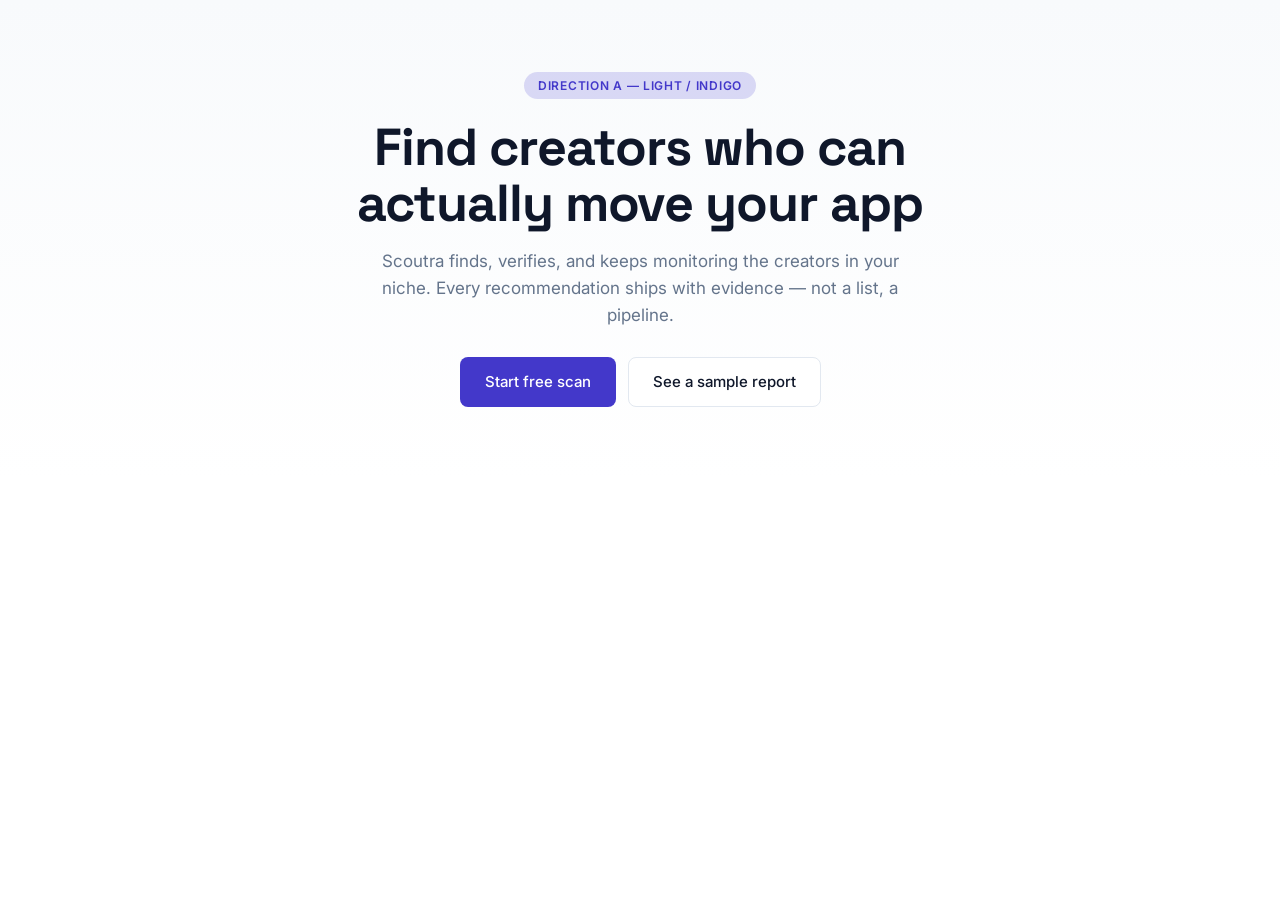
==== design/components/patterns/HeroDirectionA/index.html @ 400d810a "design system：11 張預覽卡＋README（Hero A/B 二選一待拍板） Co-Authored-By: Claude Opus 5 <noreply@anthropic.com> " ====
<!-- @dsCard group="Patterns — Hero 二選一" -->
<!doctype html><html><head><meta charset="utf-8"><link rel="stylesheet" href="../../../styles.css">
<style>body{padding:0}.hero{padding:72px 48px;text-align:center;background:linear-gradient(180deg,var(--surface),var(--background))}
.eyebrow{display:inline-block;font-size:12px;font-weight:600;letter-spacing:.06em;text-transform:uppercase;color:var(--primary);background:var(--ring-soft);border-radius:999px;padding:4px 14px;margin-bottom:20px}
.hero h1{font-family:var(--font-display);font-weight:700;font-size:52px;line-height:1.08;letter-spacing:-.02em;margin:0 0 16px}
.hero p{font-size:17px;color:var(--muted-foreground);max-width:520px;margin:0 auto 28px}
.cta{display:flex;gap:12px;justify-content:center}</style></head><body>
<div class="hero">
<span class="eyebrow">Direction A — Light / Indigo</span>
<h1>Find creators who can<br>actually move your app</h1>
<p>Scoutra finds, verifies, and keeps monitoring the creators in your niche. Every recommendation ships with evidence — not a list, a pipeline.</p>
<div class="cta"><button class="btn btn-primary" style="padding:12px 24px;font-size:15px">Start free scan</button><button class="btn btn-secondary" style="padding:12px 24px;font-size:15px">See a sample report</button></div>
</div>
</body></html>
---- design/styles.css ----
/* Scoutra Design System — single source of truth.
   Direction: restrained enterprise SaaS. White + cold gray, deep indigo primary,
   1px neutral borders, minimal shadows. Radius: 14px cards / 8px controls. */
@import url('https://fonts.googleapis.com/css2?family=Inter:wght@400;500;600&family=Space+Grotesk:wght@500;600;700&display=swap');
@import url('tokens/tokens.css');

* { box-sizing: border-box; }
body {
  margin: 0; padding: 24px;
  font-family: var(--font-body);
  font-size: 14px; line-height: 1.6;
  color: var(--foreground); background: var(--background);
}

/* ---------- Typography ---------- */
.display, h1.ds { font-family: var(--font-display); font-weight: 700; font-size: 44px; line-height: 1.1; letter-spacing: -0.02em; margin: 0; }
h1.ds-h1 { font-family: var(--font-display); font-weight: 600; font-size: 30px; line-height: 1.2; letter-spacing: -0.01em; margin: 0; }
h2.ds-h2 { font-family: var(--font-display); font-weight: 600; font-size: 22px; line-height: 1.3; margin: 0; }
h3.ds-h3 { font-family: var(--font-body); font-weight: 600; font-size: 16px; margin: 0; }
h4.ds-h4 { font-family: var(--font-body); font-weight: 600; font-size: 14px; margin: 0; }
.body-lg { font-size: 16px; }
.caption { font-size: 12px; color: var(--muted-foreground); }
.label { font-size: 12px; font-weight: 600; text-transform: uppercase; letter-spacing: 0.05em; color: var(--muted-foreground); }
.mono { font-variant-numeric: tabular-nums; }

/* ---------- Buttons (radius 8px) ---------- */
.btn {
  display: inline-flex; align-items: center; gap: 8px;
  font: inherit; font-weight: 500; font-size: 14px;
  padding: 8px 16px; border-radius: var(--radius-control);
  border: 1px solid transparent; cursor: pointer;
  transition: background-color .15s, border-color .15s, color .15s, transform .15s;
}
.btn:focus-visible { outline: 2px solid var(--ring); outline-offset: 2px; }
.btn-primary { background: var(--primary); color: var(--primary-foreground); }
.btn-primary:hover { background: var(--primary-hover); }
.btn-secondary { background: var(--background); color: var(--foreground); border-color: var(--border); }
.btn-secondary:hover { border-color: var(--border-strong); background: var(--surface); }
.btn-ghost { background: transparent; color: var(--muted-foreground); }
.btn-ghost:hover { background: var(--surface); color: var(--foreground); }
.btn-destructive { background: var(--danger); color: #fff; }
.btn-destructive:hover { background: var(--danger-hover); }
.btn:disabled { opacity: .45; cursor: not-allowed; }
.btn-sm { padding: 5px 12px; font-size: 13px; }
.btn .spinner {
  width: 14px; height: 14px; border-radius: 50%;
  border: 2px solid currentColor; border-top-color: transparent;
  animation: spin .7s linear infinite;
}
@keyframes spin { to { transform: rotate(360deg); } }

/* ---------- Inputs ---------- */
.field { display: flex; flex-direction: column; gap: 6px; max-width: 320px; }
.field-label { font-size: 13px; font-weight: 500; }
.input, .select {
  font: inherit; font-size: 14px; width: 100%;
  padding: 8px 12px; border-radius: var(--radius-control);
  border: 1px solid var(--border); background: var(--background); color: var(--foreground);
  transition: border-color .15s, box-shadow .15s;
}
.input::placeholder { color: var(--muted-foreground); }
.input:focus, .select:focus { outline: none; border-color: var(--primary); box-shadow: 0 0 0 3px var(--ring-soft); }
.input.error { border-color: var(--danger); }
.input.error:focus { box-shadow: 0 0 0 3px var(--danger-soft); }
.input:disabled { background: var(--surface); color: var(--muted-foreground); cursor: not-allowed; }
.field .hint { font-size: 12px; color: var(--muted-foreground); }
.field .hint.error-text { color: var(--danger); }

/* ---------- Badges ---------- */
.badge {
  display: inline-flex; align-items: center; gap: 4px;
  font-size: 12px; font-weight: 500; padding: 2px 10px;
  border-radius: 999px; border: 1px solid transparent;
}
.badge-success { background: var(--success-soft); color: var(--success); border-color: color-mix(in srgb, var(--success) 25%, transparent); }
.badge-warning { background: var(--warning-soft); color: var(--warning); border-color: color-mix(in srgb, var(--warning) 25%, transparent); }
.badge-danger  { background: var(--danger-soft); color: var(--danger); border-color: color-mix(in srgb, var(--danger) 25%, transparent); }
.badge-info    { background: var(--info-soft); color: var(--info); border-color: color-mix(in srgb, var(--info) 25%, transparent); }
.badge-neutral { background: var(--surface); color: var(--muted-foreground); border-color: var(--border); }
.tier { display: inline-flex; align-items: center; justify-content: center; width: 22px; height: 22px; border-radius: 6px; font-size: 12px; font-weight: 600; }
.tier-a { background: var(--primary); color: #fff; }
.tier-b { background: var(--info-soft); color: var(--info); }
.tier-c { background: var(--surface); color: var(--muted-foreground); border: 1px solid var(--border); }

/* ---------- Cards (radius 14px) ---------- */
.card {
  background: var(--background); border: 1px solid var(--border);
  border-radius: var(--radius-card); padding: 20px;
  transition: border-color .15s, transform .15s;
}
.card.interactive:hover { border-color: var(--border-strong); transform: translateY(-1px); }
.metric-card .metric-label { font-size: 13px; color: var(--muted-foreground); margin-bottom: 4px; }
.metric-card .metric-value { font-family: var(--font-display); font-size: 30px; font-weight: 600; line-height: 1.1; font-variant-numeric: tabular-nums; }
.metric-card .metric-delta { font-size: 12px; margin-top: 6px; }
.metric-delta.up { color: var(--success); }
.metric-delta.down { color: var(--danger); }

/* ---------- Table ---------- */
.table-wrap { border: 1px solid var(--border); border-radius: var(--radius-card); overflow: hidden; }
table.ds { width: 100%; border-collapse: collapse; font-size: 14px; background: var(--background); }
table.ds th {
  text-align: left; font-size: 12px; font-weight: 600; text-transform: uppercase; letter-spacing: .04em;
  color: var(--muted-foreground); background: var(--surface);
  padding: 10px 16px; border-bottom: 1px solid var(--border); white-space: nowrap;
}
table.ds td { padding: 0 16px; height: 56px; border-bottom: 1px solid var(--border); vertical-align: middle; }
table.ds tr:last-child td { border-bottom: none; }
table.ds tbody tr:hover { background: var(--surface); }
.th-sort { cursor: pointer; } .th-sort::after { content: " ↓"; color: var(--primary); }

/* ---------- States ---------- */
.skeleton { border-radius: 6px; background: linear-gradient(90deg, var(--surface) 25%, var(--border) 50%, var(--surface) 75%); background-size: 200% 100%; animation: shimmer 1.4s infinite; }
@keyframes shimmer { to { background-position: -200% 0; } }
.empty-state { text-align: center; padding: 48px 24px; color: var(--muted-foreground); }
.empty-state .empty-title { font-weight: 600; color: var(--foreground); margin-bottom: 4px; }
.error-banner {
  display: flex; gap: 10px; align-items: flex-start;
  background: var(--danger-soft); border: 1px solid color-mix(in srgb, var(--danger) 25%, transparent);
  color: var(--danger); border-radius: var(--radius-control); padding: 12px 14px; font-size: 13px;
}
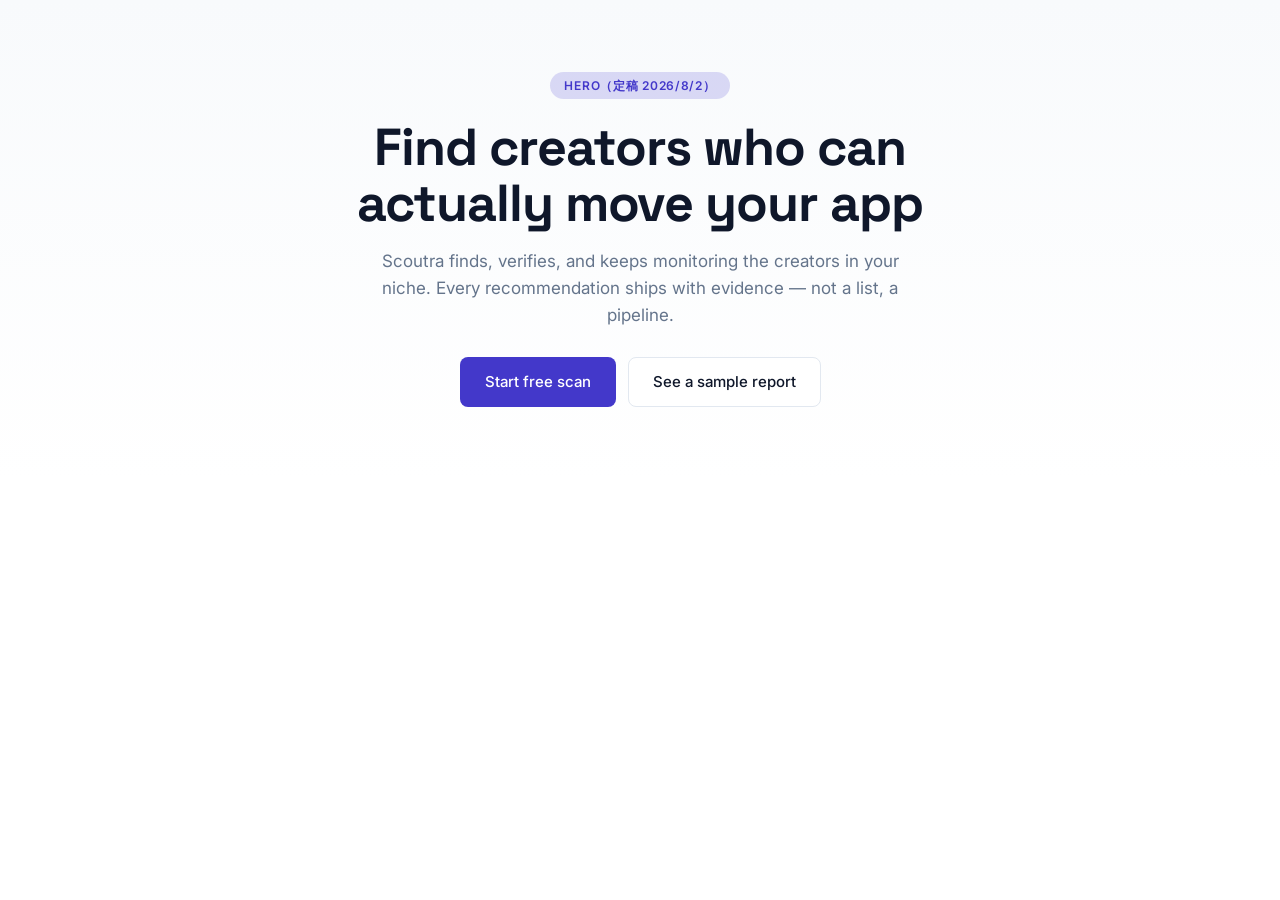
==== commit 6504e99e: "正式 landing page（Hero A 定稿）＋設計系統收斂移除 Hero B Hero Direction A（淺底靛藍）2026/8/2 使用者拍板。landing 全部走 design t" ====
--- a/design/components/patterns/HeroDirectionA/index.html
+++ b/design/components/patterns/HeroDirectionA/index.html
@@ -1,4 +1,4 @@
-<!-- @dsCard group="Patterns — Hero 二選一" -->
+<!-- @dsCard group="Patterns" -->
 <!doctype html><html><head><meta charset="utf-8"><link rel="stylesheet" href="../../../styles.css">
 <style>body{padding:0}.hero{padding:72px 48px;text-align:center;background:linear-gradient(180deg,var(--surface),var(--background))}
 .eyebrow{display:inline-block;font-size:12px;font-weight:600;letter-spacing:.06em;text-transform:uppercase;color:var(--primary);background:var(--ring-soft);border-radius:999px;padding:4px 14px;margin-bottom:20px}
@@ -6,7 +6,7 @@
 .hero p{font-size:17px;color:var(--muted-foreground);max-width:520px;margin:0 auto 28px}
 .cta{display:flex;gap:12px;justify-content:center}</style></head><body>
 <div class="hero">
-<span class="eyebrow">Direction A — Light / Indigo</span>
+<span class="eyebrow">Hero（定稿 2026/8/2）</span>
 <h1>Find creators who can<br>actually move your app</h1>
 <p>Scoutra finds, verifies, and keeps monitoring the creators in your niche. Every recommendation ships with evidence — not a list, a pipeline.</p>
 <div class="cta"><button class="btn btn-primary" style="padding:12px 24px;font-size:15px">Start free scan</button><button class="btn btn-secondary" style="padding:12px 24px;font-size:15px">See a sample report</button></div>
